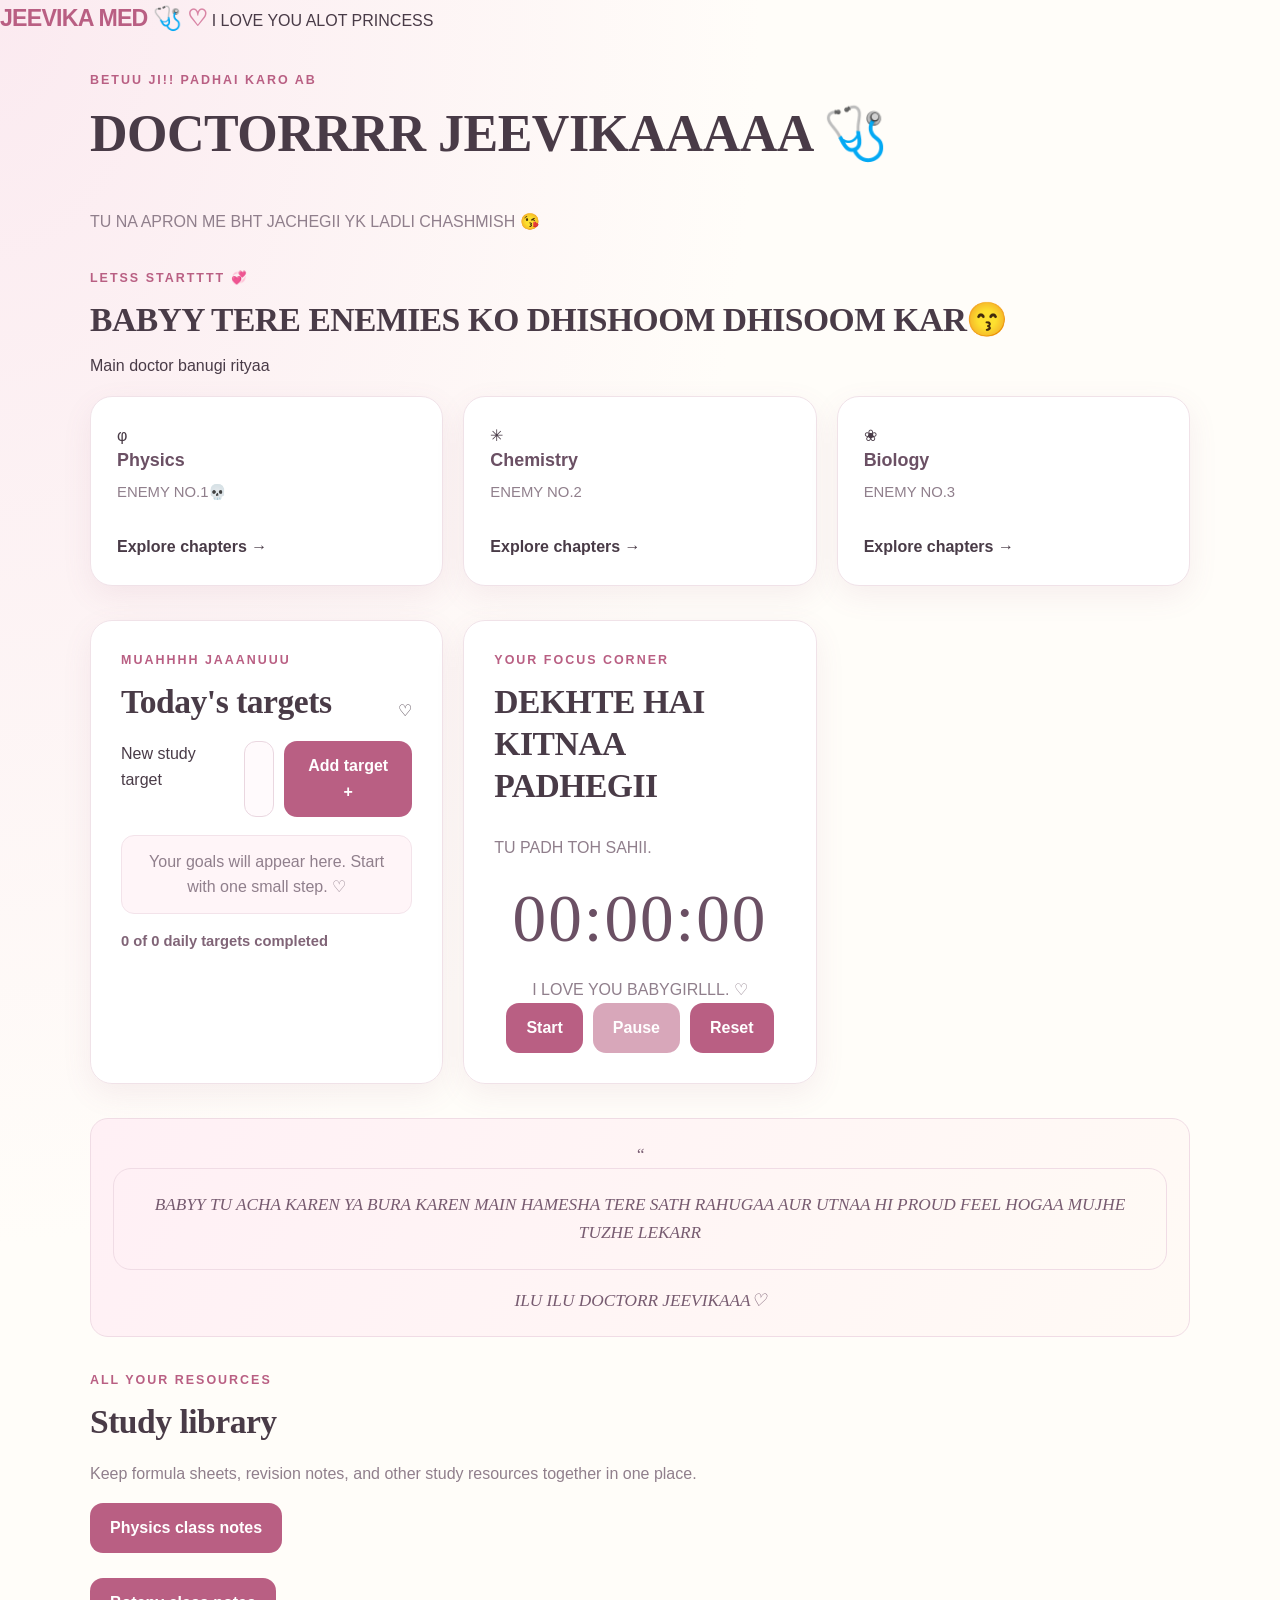
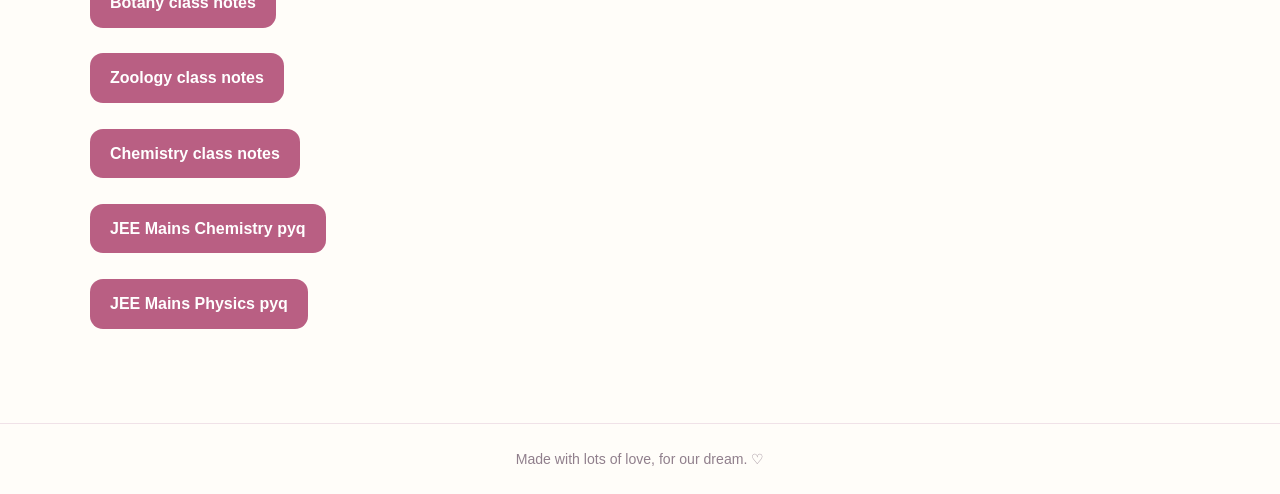
==== index.html @ d53c92cc "Add files via upload" ====
<!DOCTYPE html>
<html lang="en">
<head>
    <meta charset="UTF-8">
    <meta name="viewport" content="width=device-width, initial-scale=1.0">
    <meta name="theme-color" content="#fff5f8">
    <title>JEEVIKA MED🩺</title>
    <link rel="stylesheet" href="styles.css">
    <script src="script.js" defer></script>
    <link rel="manifest" href="./manifest.json">
    <meta name="theme-color" content="#d985a5">
</head>
<body>
    <header class="topbar">
        <a href="index.html" class="brand">JEEVIKA MED<span> 🩺</span></a>
        <span class="header-note">I LOVE YOU ALOT PRINCESS</span>
    </header>

    <main class="container">
        <section class="welcome">
            <p class="eyebrow">BETUU JI!! PADHAI KARO AB</p>
            <h1>DOCTORRRR JEEVIKAAAAA <span>🩺</span></h1>
            <p class="subtitle">
                TU NA APRON ME BHT JACHEGII YK LADLI CHASHMISH 😘
            </p>
        </section>

        <section class="section">
            <div class="section-heading">
                <div>
                    <p class="eyebrow">letss startttt 💞</p>
                    <h2>BABYY TERE ENEMIES KO DHISHOOM DHISOOM KAR😙</h2>
                </div>
                <span class="soft-label">Main doctor banugi rityaa</span>
            </div>

            <div class="subject-grid">
                <a href="physics.html" class="subject-card physics-card">
                    <span class="subject-symbol">φ</span>
                    <h3>Physics</h3>
                    <p>ENEMY NO.1💀</p>
                    <span class="card-link">Explore chapters →</span>
                </a>

                <a href="chemistry.html" class="subject-card chemistry-card">
                    <span class="subject-symbol">✳</span>
                    <h3>Chemistry</h3>
                    <p>ENEMY NO.2</p>
                    <span class="card-link">Explore chapters →</span>
                </a>

                <a href="biology.html" class="subject-card biology-card">
                    <span class="subject-symbol">❀</span>
                    <h3>Biology</h3>
                    <p>ENEMY NO.3</p>
                    <span class="card-link">Explore chapters →</span>
                </a>
            </div>
        </section>

        <div class="dashboard-grid">
            <section class="panel">
                <div class="section-heading">
                    <div>
                        <p class="eyebrow">muahhhh jaaanuuu</p>
                        <h2>Today's targets</h2>
                    </div>
                    <span class="decorative-heart">♡</span>
                </div>

                <form id="target-form" class="target-form">
                    <label class="sr-only" for="target-input">New study target</label>
                    <input
                        id="target-input"
                        type="text"
                        placeholder="KY KAREGA MERAA BACHAA AAJ HUH?"
                        maxlength="150"
                        required
                    >
                    <button type="submit" class="button">Add target +</button>
                </form>

                <ul id="target-list" class="target-list">
                    <!-- Daily targets will be added here by script.js. -->
                </ul>

                <p id="target-summary" class="small-note" aria-live="polite">
                    BABYY TU KAR LEGI YK 
                </p>
            </section>

            <section class="panel timer-panel">
                <p class="eyebrow">YOUR FOCUS CORNER</p>
                <h2>DEKHTE HAI KITNAA PADHEGII</h2>
                <p class="subtitle">TU PADH TOH SAHII.</p>

                <div id="timer-display" class="timer-display"
                     role="timer" aria-live="off">00:00:00</div>

                <p id="timer-message" class="timer-message" aria-live="polite">
                    I LOVE YOU BABYGIRLLL. ♡
                </p>

                <div class="timer-controls">
                    <button type="button" id="timer-start" class="button">
                        Start
                    </button>
                    <button type="button" id="timer-pause"
                            class="button button-light" disabled>
                        Pause
                    </button>
                    <button type="button" id="timer-reset"
                            class="text-button">
                        Reset
                    </button>
                </div>
            </section>
        </div>

        <section class="quote-card">
            <span class="quote-mark">“</span>
            <p id="daily-message">
                BABYY TU ACHA KAREN YA BURA KAREN MAIN HAMESHA TERE SATH RAHUGAA AUR UTNAA HI PROUD FEEL HOGAA MUJHE TUZHE LEKARR
            </p>
            <span class="quote-caption">ILU ILU DOCTORR JEEVIKAAA♡</span>
        </section>

        <section class="section library-section">
            <div class="section-heading">
                <div>
                    <p class="eyebrow">ALL YOUR RESOURCES</p>
                    <h2>Study library</h2>
                </div>
            </div>
            <p class="subtitle">
                Keep formula sheets, revision notes, and other study resources
                together in one place.
            </p>
            <a href="assets/PHYSICS MED EASY 2.0 ❤️✨ (1)_watermark (1).pdf" class="button button-light">
                Physics class notes 
            </a>
            <br><br>
            <a href="assets/BOTANY MED EASY.pdf" class="button button-light">
                Botany class notes
            </a>
            <br><br>
            <a href="assets/Med eass.pdf" class="button button-light">
                Zoology class notes
            </a>
            <br><br>
            <a href="assets/CHEMISTRY MED EASY.pdf" class="button button-light">
                Chemistry class notes 
            </a>
            <br><br>
            <a href="assets/PW Chemistry 7 YEAR PYQS by @studyversetg (3).pdf" class="button button-light">
                JEE Mains Chemistry pyq
            </a>
            <br><br>
            <a href="assets/PW_7_years_JEE_Mains_PYQ'S_Physics_by_@studyversetgHD_Quality.pdf" class="button button-light">
                JEE Mains Physics pyq
            </a>
            <!-- Add individual PDF links here when your files are ready. -->
        </section>
    </main>

    <footer class="footer">
        Made with lots of love, for our dream. <span>♡</span>
    </footer>
</body>
</html>
---- styles.css ----
/* =========================================
   StudyBloom — Elegant Pink Study Theme
   File: styles.css
   ========================================= */

:root {
  --pink: #d985a5;
  --pink-dark: #b95f83;
  --pink-light: #f8e5ed;
  --pink-pale: #fff5f8;
  --rose: #ead0da;
  --ivory: #fffdf9;
  --mauve: #806477;
  --text: #493b47;
  --muted: #907f8c;
  --white: #ffffff;
  --green: #739982;
  --shadow: 0 10px 30px rgba(158, 94, 123, 0.09);
  --shadow-hover: 0 16px 36px rgba(158, 94, 123, 0.15);
  --radius: 22px;
  --radius-small: 14px;
  --transition: 0.25s ease;
}

* {
  box-sizing: border-box;
}

html {
  scroll-behavior: smooth;
}

body {
  margin: 0;
  min-height: 100vh;
  background:
    radial-gradient(ellipse at top left, #fbeaf0 0, transparent 42%),
    var(--ivory);
  color: var(--text);
  font-family: "Segoe UI", Arial, sans-serif;
  font-size: 16px;
  line-height: 1.6;
  -webkit-font-smoothing: antialiased;
}

button,
input {
  font: inherit;
}

button,
a,
input {
  -webkit-tap-highlight-color: transparent;
}

a {
  color: var(--pink-dark);
  text-decoration: none;
}

a:hover {
  color: var(--mauve);
}

button {
  cursor: pointer;
}

button:focus-visible,
a:focus-visible,
input:focus-visible {
  outline: 3px solid rgba(217, 133, 165, 0.5);
  outline-offset: 3px;
}

::selection {
  background: var(--pink-light);
  color: var(--text);
}

/* ---------- Main layout ---------- */

.container,
main {
  width: min(1100px, calc(100% - 36px));
  margin-inline: auto;
}

main {
  padding-top: 34px;
  padding-bottom: 60px;
}

section {
  margin-bottom: 34px;
}

.site-header {
  position: relative;
  z-index: 5;
  display: flex;
  align-items: center;
  justify-content: space-between;
  gap: 20px;
  padding: 18px max(22px, calc((100% - 1100px) / 2));
  background: rgba(255, 253, 249, 0.88);
  border-bottom: 1px solid rgba(234, 208, 218, 0.65);
  backdrop-filter: blur(14px);
}

.brand,
.logo {
  color: var(--pink-dark);
  font-size: 1.45rem;
  font-weight: 750;
  letter-spacing: -0.8px;
}

.brand::after,
.logo::after {
  content: " ♡";
  color: var(--pink);
}

.site-header nav,
.header-links {
  display: flex;
  align-items: center;
  flex-wrap: wrap;
  gap: 18px;
}

.site-header nav a,
.header-links a {
  color: var(--mauve);
  font-size: 0.93rem;
  font-weight: 600;
  transition: color var(--transition);
}

.site-header nav a:hover,
.header-links a:hover {
  color: var(--pink-dark);
}

/* ---------- Headings and text ---------- */

h1,
h2,
h3,
p {
  margin-top: 0;
}

h1,
h2,
h3 {
  line-height: 1.25;
}

h1,
h2 {
  font-family: Georgia, "Times New Roman", serif;
  font-weight: 600;
  letter-spacing: -0.5px;
}

h1 {
  font-size: clamp(2rem, 5vw, 3.25rem);
}

h2 {
  font-size: clamp(1.55rem, 3vw, 2.1rem);
}

h3 {
  font-size: 1.12rem;
  font-weight: 700;
}

p {
  color: var(--muted);
}

.subtitle,
.section-description {
  max-width: 650px;
  color: var(--muted);
  font-size: 1rem;
}

.eyebrow {
  margin-bottom: 10px;
  color: var(--pink-dark);
  font-size: 0.78rem;
  font-weight: 750;
  letter-spacing: 2px;
  text-transform: uppercase;
}

/* ---------- Hero sections ---------- */

.hero,
.subject-hero {
  position: relative;
  overflow: hidden;
  padding: clamp(28px, 6vw, 58px);
  background: linear-gradient(135deg, #fff0f5, #fffaf6 72%);
  border: 1px solid #f1dce5;
  border-radius: 30px;
  box-shadow: var(--shadow);
}

.hero h1,
.subject-hero h1 {
  margin-bottom: 14px;
  color: #654c60;
}

.hero p,
.subject-hero p {
  max-width: 650px;
}

.hero::after {
  content: "✧";
  position: absolute;
  top: 16px;
  right: 28px;
  color: #e9b8cb;
  font-size: 4rem;
  opacity: 0.7;
  pointer-events: none;
}

.hero-content {
  position: relative;
  z-index: 1;
}

.hero-actions {
  display: flex;
  flex-wrap: wrap;
  gap: 12px;
  margin-top: 24px;
}

/* ---------- Subject cards ---------- */

.subject-grid,
.subject-cards,
.dashboard-grid {
  display: grid;
  grid-template-columns: repeat(3, minmax(0, 1fr));
  gap: 20px;
}

.subject-card,
.dashboard-card {
  display: flex;
  min-height: 190px;
  flex-direction: column;
  align-items: flex-start;
  padding: 26px;
  color: var(--text);
  background: var(--white);
  border: 1px solid #f0e2e8;
  border-radius: var(--radius);
  box-shadow: var(--shadow);
  transition:
    transform var(--transition),
    box-shadow var(--transition),
    border-color var(--transition);
}

.subject-card:hover,
.dashboard-card:hover {
  transform: translateY(-5px);
  border-color: #e9bfd0;
  box-shadow: var(--shadow-hover);
}

.subject-card h2,
.subject-card h3,
.dashboard-card h2,
.dashboard-card h3 {
  margin-bottom: 10px;
  color: #6b5064;
}

.subject-card p,
.dashboard-card p {
  margin-bottom: 18px;
  font-size: 0.93rem;
}

.subject-icon,
.card-icon {
  display: grid;
  width: 48px;
  height: 48px;
  margin-bottom: 18px;
  place-items: center;
  background: var(--pink-pale);
  border-radius: 16px;
  font-size: 1.45rem;
}

.card-link {
  margin-top: auto;
  font-weight: 700;
}

/* ---------- Buttons ---------- */

.btn,
button,
.button {
  display: inline-flex;
  min-height: 44px;
  align-items: center;
  justify-content: center;
  gap: 8px;
  padding: 11px 19px;
  color: var(--white);
  background: var(--pink-dark);
  border: 1px solid transparent;
  border-radius: 13px;
  font-weight: 650;
  text-align: center;
  transition:
    background var(--transition),
    color var(--transition),
    transform var(--transition),
    box-shadow var(--transition);
}

.btn:hover,
button:hover,
.button:hover {
  color: var(--white);
  background: #a94f74;
  box-shadow: 0 6px 18px rgba(185, 95, 131, 0.18);
}

.btn:active,
button:active,
.button:active {
  transform: scale(0.98);
}

.btn-secondary {
  color: var(--pink-dark);
  background: var(--white);
  border-color: var(--rose);
}

.btn-secondary:hover {
  color: var(--pink-dark);
  background: var(--pink-pale);
}

.btn-small {
  min-height: 36px;
  padding: 7px 12px;
  border-radius: 10px;
  font-size: 0.88rem;
}

button:disabled {
  cursor: not-allowed;
  opacity: 0.55;
  box-shadow: none;
}

/* ---------- General cards and panels ---------- */

.card,
.panel,
.study-panel,
.timer-card,
.target-card,
.library-card {
  padding: clamp(20px, 4vw, 30px);
  background: rgba(255, 255, 255, 0.94);
  border: 1px solid #f0e2e8;
  border-radius: var(--radius);
  box-shadow: var(--shadow);
}

.section-heading {
  display: flex;
  align-items: flex-end;
  justify-content: space-between;
  flex-wrap: wrap;
  gap: 12px;
  margin-bottom: 18px;
}

.section-heading h2 {
  margin-bottom: 0;
}

.divider {
  height: 1px;
  margin: 22px 0;
  background: #f0e2e8;
}

/* ---------- Daily targets ---------- */

#target-form,
.target-form {
  display: flex;
  align-items: stretch;
  gap: 10px;
  margin: 18px 0;
}

input[type="text"],
input[type="number"],
input[type="search"] {
  width: 100%;
  min-width: 0;
  min-height: 46px;
  padding: 12px 14px;
  color: var(--text);
  background: #fffafc;
  border: 1px solid #ead7e0;
  border-radius: 12px;
  transition:
    border-color var(--transition),
    box-shadow var(--transition);
}

input::placeholder {
  color: #b09eab;
}

input:focus {
  border-color: var(--pink);
  box-shadow: 0 0 0 4px rgba(217, 133, 165, 0.12);
  outline: none;
}

#target-input {
  flex: 1;
}

#target-list {
  display: grid;
  gap: 10px;
  padding: 0;
  list-style: none;
}

#target-list li,
.target-item {
  display: flex;
  align-items: center;
  justify-content: space-between;
  gap: 12px;
  padding: 13px 15px;
  background: var(--pink-pale);
  border: 1px solid #f3e3ea;
  border-radius: 13px;
}

#target-list li label,
.target-item label {
  display: flex;
  align-items: center;
  gap: 10px;
  min-width: 0;
  overflow-wrap: anywhere;
}

#target-list li.completed,
.target-item.completed {
  opacity: 0.7;
}

#target-list li.completed label,
.target-item.completed label {
  text-decoration: line-through;
}

#target-summary {
  color: var(--mauve);
  font-size: 0.92rem;
  font-weight: 650;
}

/* ---------- Checkboxes and progress ---------- */

input[type="checkbox"] {
  width: 19px;
  height: 19px;
  flex: 0 0 auto;
  accent-color: var(--pink-dark);
  cursor: pointer;
}

.progress-track {
  overflow: hidden;
  width: 100%;
  height: 9px;
  margin: 12px 0;
  background: #f5e8ee;
  border-radius: 99px;
}

.progress-bar {
  width: 0;
  height: 100%;
  background: linear-gradient(90deg, #d985a5, #eab5ca);
  border-radius: inherit;
  transition: width 0.45s ease;
}

.progress-text,
.progress-label {
  color: var(--muted);
  font-size: 0.9rem;
}

/* ---------- Study timer ---------- */

#timer-display,
.timer-display {
  margin: 18px 0;
  color: #6b5064;
  font-family: Georgia, "Times New Roman", serif;
  font-size: clamp(2.7rem, 9vw, 4.2rem);
  font-variant-numeric: tabular-nums;
  letter-spacing: 2px;
  line-height: 1.2;
  text-align: center;
}

.timer-controls {
  display: flex;
  justify-content: center;
  flex-wrap: wrap;
  gap: 10px;
}

#timer-message {
  min-height: 24px;
  margin-bottom: 0;
  text-align: center;
}

.timer-card {
  text-align: center;
}

/* ---------- Chapter lists ---------- */

.chapter-list,
.chapters,
#chapter-list {
  display: grid;
  gap: 15px;
}

.chapter-card,
.chapter-item {
  padding: 22px;
  background: var(--white);
  border: 1px solid #f0e2e8;
  border-radius: 18px;
  box-shadow: 0 5px 18px rgba(158, 94, 123, 0.05);
  transition:
    border-color var(--transition),
    box-shadow var(--transition);
}

.chapter-card:hover,
.chapter-item:hover {
  border-color: #e8bfd0;
  box-shadow: var(--shadow);
}

.chapter-heading {
  display: flex;
  align-items: flex-start;
  justify-content: space-between;
  gap: 14px;
}

.chapter-heading h2,
.chapter-heading h3 {
  margin-bottom: 8px;
  color: #6b5064;
}

.lecture-status {
  display: flex;
  align-items: center;
  gap: 9px;
  margin: 14px 0;
  color: var(--mauve);
  font-size: 0.92rem;
}

.material-details {
  margin-top: 14px;
  padding-top: 14px;
  border-top: 1px solid #f1e5eb;
}

.material-details summary {
  color: var(--pink-dark);
  font-weight: 700;
  cursor: pointer;
}

.material-details summary:hover {
  color: var(--mauve);
}

.material-details p {
  margin: 12px 0 0;
  font-size: 0.92rem;
}

.material-link {
  display: inline-flex;
  align-items: center;
  gap: 7px;
  margin-top: 10px;
  padding: 9px 13px;
  background: var(--pink-pale);
  border: 1px solid #f0dce5;
  border-radius: 10px;
  font-weight: 650;
}

.material-link:hover {
  background: var(--pink-light);
}

/* ---------- Study library ---------- */

.library-grid {
  display: grid;
  grid-template-columns: repeat(2, minmax(0, 1fr));
  gap: 16px;
}

.library-item {
  padding: 20px;
  background: #fff9fb;
  border: 1px solid #f0e2e8;
  border-radius: 16px;
}

.library-item h3 {
  margin-bottom: 8px;
  color: #6b5064;
}

/* ---------- Messages, streaks and rewards ---------- */

#daily-message,
.daily-message,
.quote-card {
  padding: 22px;
  color: #775b70;
  background: linear-gradient(120deg, #fff0f5, #fffaf5);
  border: 1px solid #f0dce5;
  border-radius: 18px;
  font-family: Georgia, "Times New Roman", serif;
  font-size: 1.08rem;
  font-style: italic;
  text-align: center;
}

.stats-grid {
  display: grid;
  grid-template-columns: repeat(3, minmax(0, 1fr));
  gap: 14px;
}

.stat-card {
  padding: 20px 14px;
  background: var(--white);
  border: 1px solid #f0e2e8;
  border-radius: 16px;
  text-align: center;
}

.stat-value {
  display: block;
  color: var(--pink-dark);
  font-size: 1.7rem;
  font-weight: 750;
}

.stat-label {
  color: var(--muted);
  font-size: 0.85rem;
}

/* ---------- Footer ---------- */

.site-footer,
footer {
  padding: 24px 18px;
  color: var(--muted);
  border-top: 1px solid #f0e2e8;
  font-size: 0.88rem;
  text-align: center;
}

/* ---------- Helpful states ---------- */

.empty-state {
  padding: 25px;
  color: var(--muted);
  background: #fff9fb;
  border: 1px dashed #e8cbd8;
  border-radius: 15px;
  text-align: center;
}

.success-message {
  color: var(--green);
}

.hidden {
  display: none !important;
}

/* ---------- Subtle entrance animations ---------- */

@keyframes fadeUp {
  from {
    opacity: 0;
    transform: translateY(12px);
  }

  to {
    opacity: 1;
    transform: translateY(0);
  }
}

.hero,
.subject-hero,
.subject-card,
.dashboard-card,
.card,
.panel,
.chapter-card {
  animation: fadeUp 0.5s ease both;
}

.subject-card:nth-child(2),
.dashboard-card:nth-child(2) {
  animation-delay: 0.07s;
}

.subject-card:nth-child(3),
.dashboard-card:nth-child(3) {
  animation-delay: 0.14s;
}

/* ---------- Tablet ---------- */

@media (max-width: 800px) {
  .subject-grid,
  .subject-cards,
  .dashboard-grid {
    grid-template-columns: repeat(2, minmax(0, 1fr));
  }

  .site-header {
    padding-inline: 20px;
  }

  .site-header nav,
  .header-links {
    gap: 12px;
  }
}

/* ---------- Mobile ---------- */

@media (max-width: 560px) {
  body {
    font-size: 15px;
  }

  .container,
  main {
    width: calc(100% - 26px);
  }

  main {
    padding-top: 22px;
    padding-bottom: 38px;
  }

  .site-header {
    align-items: flex-start;
    flex-direction: column;
    gap: 10px;
    padding: 15px 18px;
  }

  .brand,
  .logo {
    font-size: 1.35rem;
  }

  .site-header nav,
  .header-links {
    gap: 15px;
  }

  .hero,
  .subject-hero {
    padding: 28px 22px;
    border-radius: 23px;
  }

  .hero::after {
    top: 8px;
    right: 15px;
    font-size: 2.7rem;
  }

  .subject-grid,
  .subject-cards,
  .dashboard-grid,
  .library-grid {
    grid-template-columns: 1fr;
    gap: 14px;
  }

  .subject-card,
  .dashboard-card {
    min-height: auto;
    padding: 22px;
  }

  .card,
  .panel,
  .study-panel,
  .timer-card,
  .target-card,
  .library-card {
    padding: 20px;
  }

  #target-form,
  .target-form {
    flex-direction: column;
  }

  #target-form button,
  .target-form button {
    width: 100%;
  }

  #target-list li,
  .target-item {
    align-items: flex-start;
  }

  .chapter-card,
  .chapter-item {
    padding: 18px;
  }

  .stats-grid {
    gap: 9px;
  }

  .stat-card {
    padding: 15px 8px;
  }

  .stat-value {
    font-size: 1.4rem;
  }

  .hero-actions .btn,
  .hero-actions .button {
    width: 100%;
  }
}

/* ---------- Reduced motion accessibility ---------- */

@media (prefers-reduced-motion: reduce) {
  *,
  *::before,
  *::after {
    scroll-behavior: auto !important;
    animation-duration: 0.01ms !important;
    animation-iteration-count: 1 !important;
    transition-duration: 0.01ms !important;
  }
}
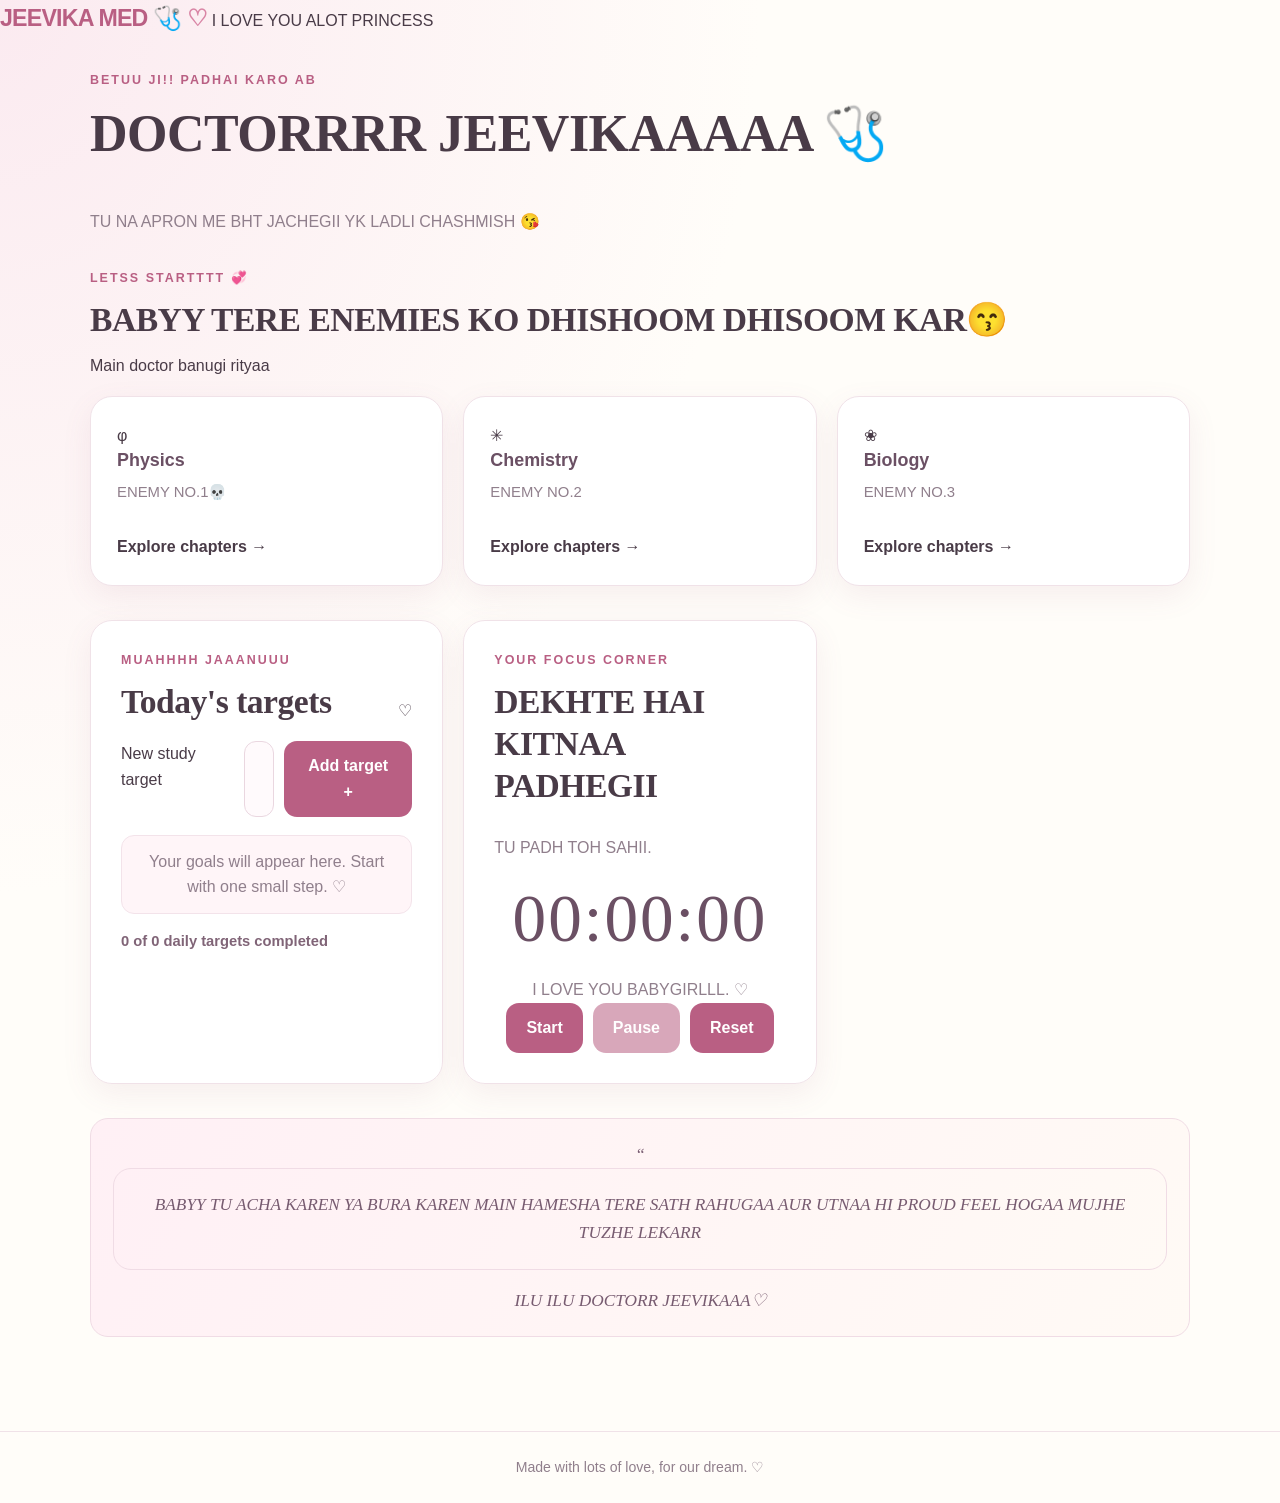
==== commit 724f35db: "Update index.html" ====
--- a/index.html
+++ b/index.html
@@ -125,46 +125,11 @@
             <span class="quote-caption">ILU ILU DOCTORR JEEVIKAAA♡</span>
         </section>
 
-        <section class="section library-section">
-            <div class="section-heading">
-                <div>
-                    <p class="eyebrow">ALL YOUR RESOURCES</p>
-                    <h2>Study library</h2>
-                </div>
-            </div>
-            <p class="subtitle">
-                Keep formula sheets, revision notes, and other study resources
-                together in one place.
-            </p>
-            <a href="assets/PHYSICS MED EASY 2.0 ❤️✨ (1)_watermark (1).pdf" class="button button-light">
-                Physics class notes 
-            </a>
-            <br><br>
-            <a href="assets/BOTANY MED EASY.pdf" class="button button-light">
-                Botany class notes
-            </a>
-            <br><br>
-            <a href="assets/Med eass.pdf" class="button button-light">
-                Zoology class notes
-            </a>
-            <br><br>
-            <a href="assets/CHEMISTRY MED EASY.pdf" class="button button-light">
-                Chemistry class notes 
-            </a>
-            <br><br>
-            <a href="assets/PW Chemistry 7 YEAR PYQS by @studyversetg (3).pdf" class="button button-light">
-                JEE Mains Chemistry pyq
-            </a>
-            <br><br>
-            <a href="assets/PW_7_years_JEE_Mains_PYQ'S_Physics_by_@studyversetgHD_Quality.pdf" class="button button-light">
-                JEE Mains Physics pyq
-            </a>
-            <!-- Add individual PDF links here when your files are ready. -->
-        </section>
+        
     </main>
 
     <footer class="footer">
         Made with lots of love, for our dream. <span>♡</span>
     </footer>
 </body>
-</html>+</html>
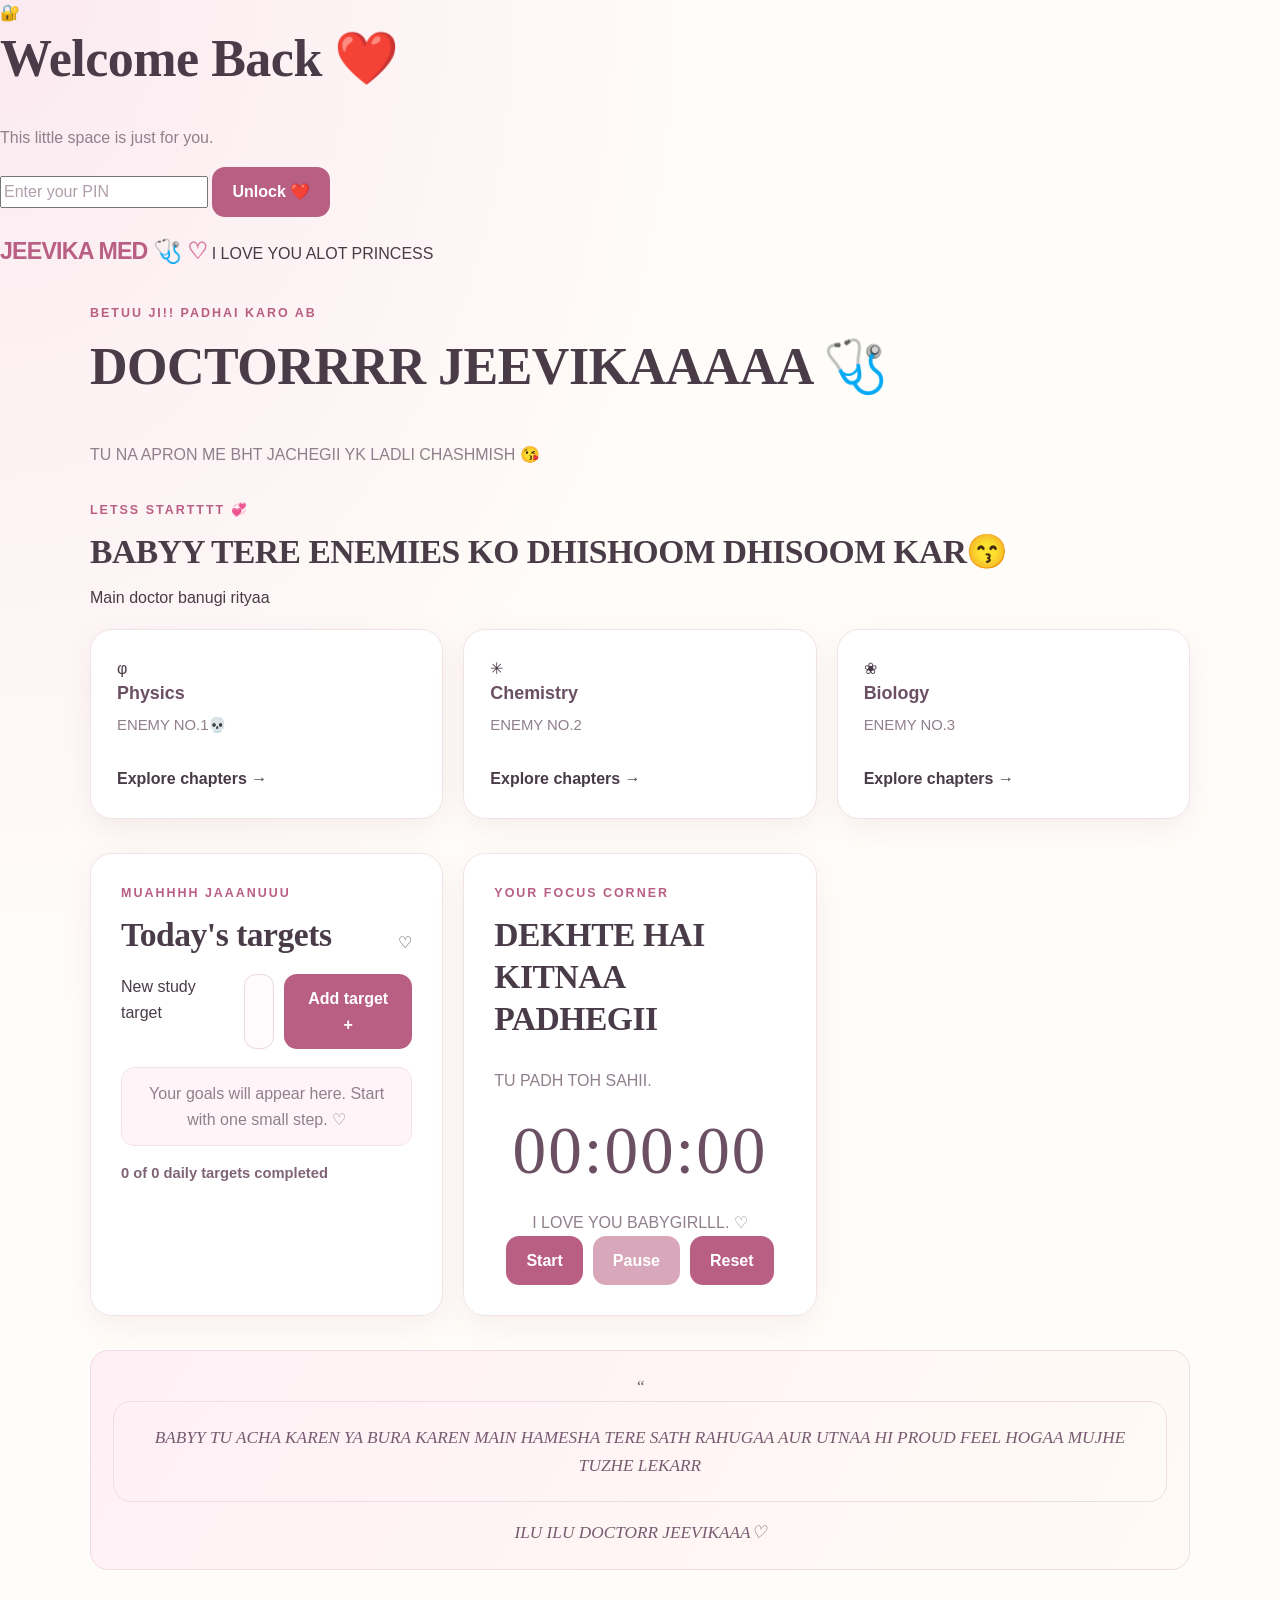
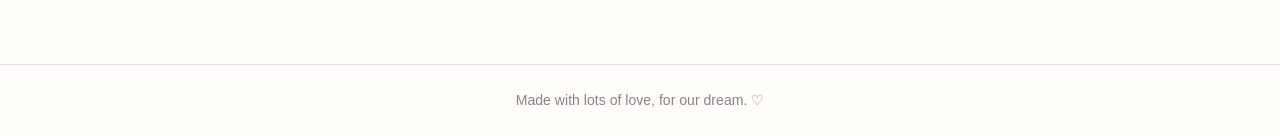
==== commit 794c2f33: "Update index.html" ====
--- a/index.html
+++ b/index.html
@@ -9,8 +9,32 @@
     <script src="script.js" defer></script>
     <link rel="manifest" href="./manifest.json">
     <meta name="theme-color" content="#d985a5">
+    <!-- PWA Settings -->
+<link rel="manifest" href="manifest.json">
+<meta name="theme-color" content="#e11d48">
+<link rel="icon" type="image/png" href="assets/icon-192.png">
 </head>
 <body>
+    <div id="lock-screen">
+  <div class="lock-card">
+    <div class="lock-icon">🔐</div>
+    <h1>Welcome Back ❤️</h1>
+    <p>This little space is just for you.</p>
+
+    <input
+      type="password"
+      id="passcode"
+      placeholder="Enter your PIN"
+      maxlength="4"
+      inputmode="numeric"
+      autocomplete="off"
+    />
+
+    <button onclick="unlockApp()">Unlock ❤️</button>
+
+    <p id="error-message"></p>
+  </div>
+</div>
     <header class="topbar">
         <a href="index.html" class="brand">JEEVIKA MED<span> 🩺</span></a>
         <span class="header-note">I LOVE YOU ALOT PRINCESS</span>
@@ -131,5 +155,14 @@
     <footer class="footer">
         Made with lots of love, for our dream. <span>♡</span>
     </footer>
+    <script>
+  if ('serviceWorker' in navigator) {
+    window.addEventListener('load', () => {
+      navigator.serviceWorker.register('sw.js')
+        .then(() => console.log('Service Worker Registered!'))
+        .catch((err) => console.log('SW Error:', err));
+    });
+  }
+</script>
 </body>
 </html>
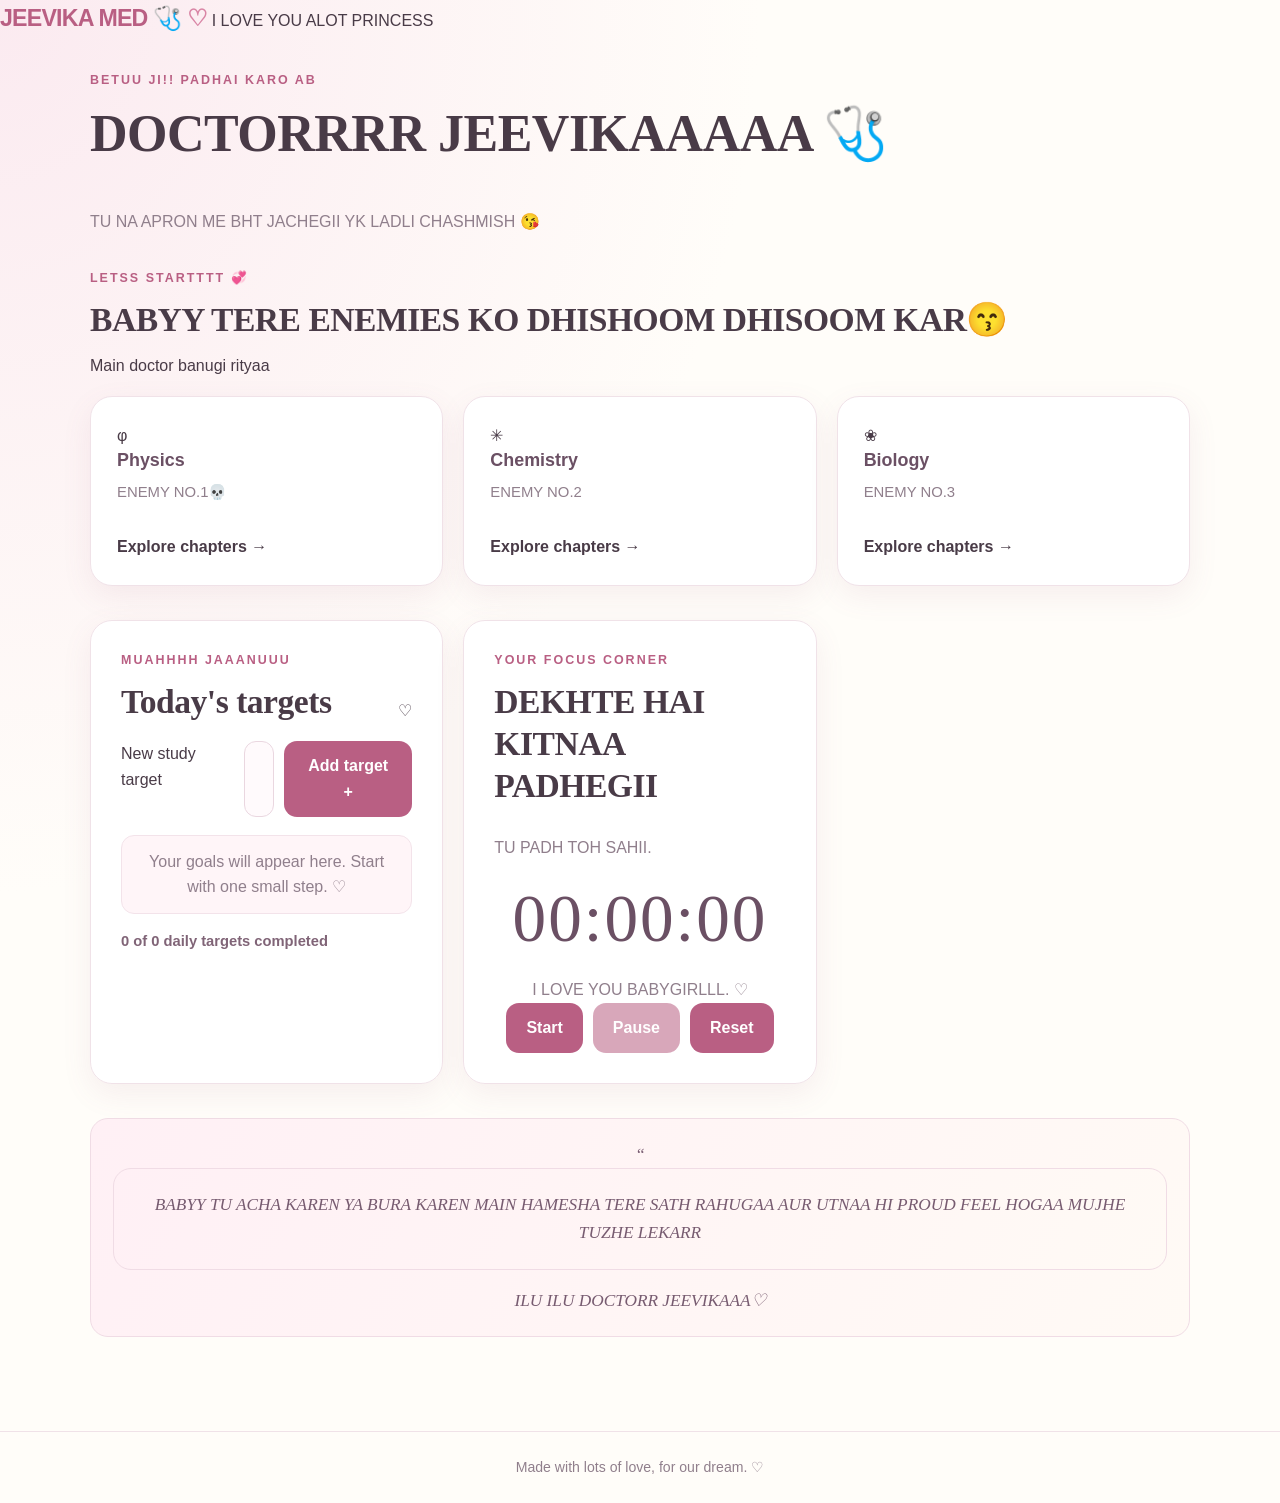
==== commit d41eb942: "Update index.html" ====
--- a/index.html
+++ b/index.html
@@ -15,26 +15,7 @@
 <link rel="icon" type="image/png" href="assets/icon-192.png">
 </head>
 <body>
-    <div id="lock-screen">
-  <div class="lock-card">
-    <div class="lock-icon">🔐</div>
-    <h1>Welcome Back ❤️</h1>
-    <p>This little space is just for you.</p>
 
-    <input
-      type="password"
-      id="passcode"
-      placeholder="Enter your PIN"
-      maxlength="4"
-      inputmode="numeric"
-      autocomplete="off"
-    />
-
-    <button onclick="unlockApp()">Unlock ❤️</button>
-
-    <p id="error-message"></p>
-  </div>
-</div>
     <header class="topbar">
         <a href="index.html" class="brand">JEEVIKA MED<span> 🩺</span></a>
         <span class="header-note">I LOVE YOU ALOT PRINCESS</span>
--- a/styles.css
+++ b/styles.css
@@ -905,4 +905,75 @@
     animation-iteration-count: 1 !important;
     transition-duration: 0.01ms !important;
   }
-}+}
+
+
+#lock-screen {
+  position: fixed;
+  inset: 0;
+  z-index: 99999;
+  display: flex;
+  align-items: center;
+  justify-content: center;
+  background: linear-gradient(135deg, #ffdde1, #ee9ca7);
+  padding: 20px;
+}
+
+.lock-card {
+  width: 100%;
+  max-width: 350px;
+  padding: 35px 25px;
+  text-align: center;
+  background: white;
+  border-radius: 24px;
+  box-shadow: 0 10px 40px #0002;
+}
+
+.lock-icon {
+  font-size: 55px;
+}
+
+.lock-card h1 {
+  color: #e75480;
+}
+
+.lock-card p {
+  color: #777;
+}
+
+#passcode {
+  width: 100%;
+  box-sizing: border-box;
+  padding: 15px;
+  margin: 20px 0;
+  border: 2px solid #ffc0cb;
+  border-radius: 12px;
+  text-align: center;
+  font-size: 22px;
+  letter-spacing: 8px;
+  outline: none;
+}
+
+.lock-card button {
+  width: 100%;
+  padding: 15px;
+  border: none;
+  border-radius: 12px;
+  background: #e75480;
+  color: white;
+  font-size: 17px;
+  cursor: pointer;
+}
+
+#error-message {
+  color: red;
+  font-size: 14px;
+}
+
+#app-content {
+  visibility: hidden;
+}
+
+body.unlocked #app-content {
+  visibility: visible;
+}
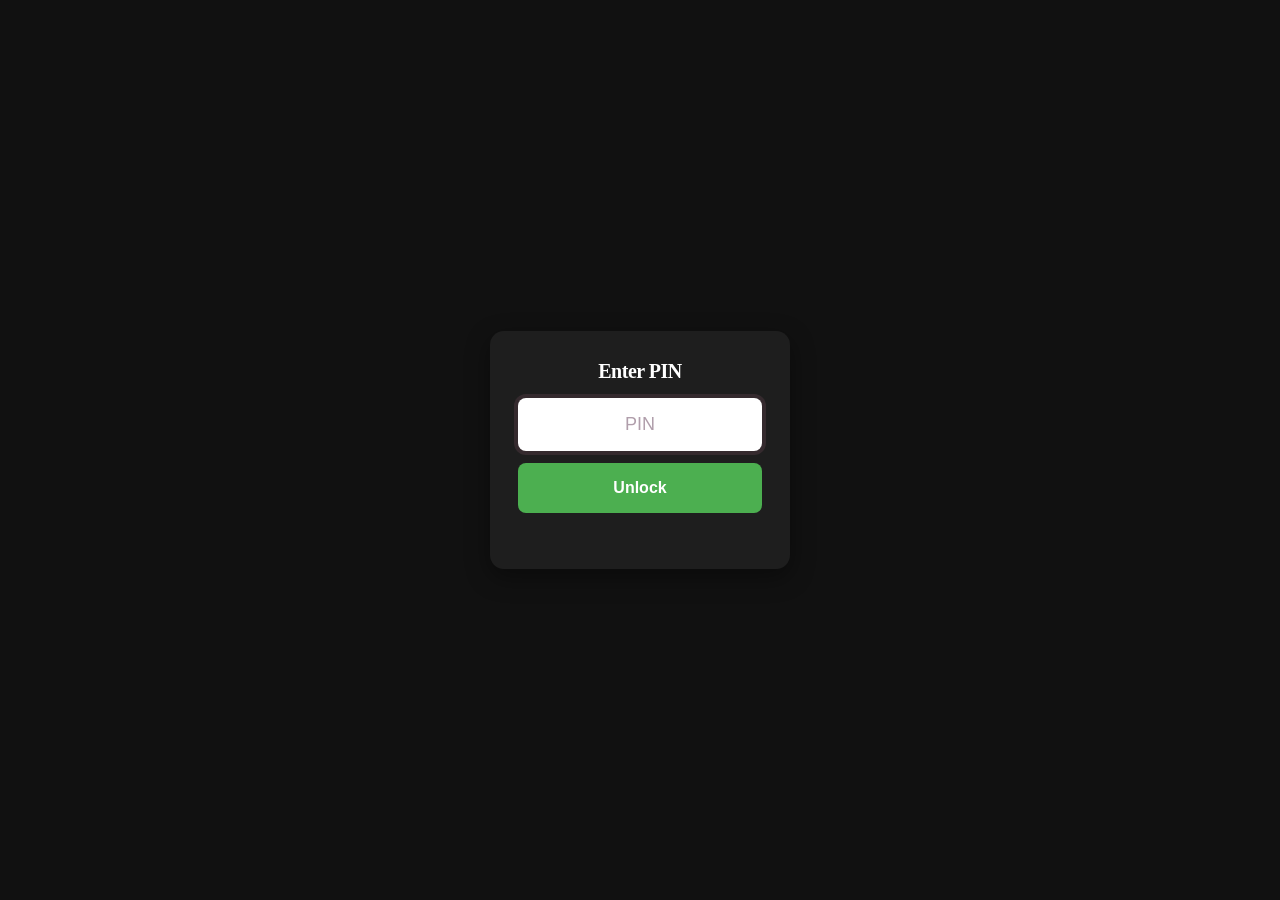
==== commit 582cd3f0: "Update index.html" ====
--- a/index.html
+++ b/index.html
@@ -7,6 +7,7 @@
     <title>JEEVIKA MED🩺</title>
     <link rel="stylesheet" href="styles.css">
     <script src="script.js" defer></script>
+    <script src="lock.js"></script>
     <link rel="manifest" href="./manifest.json">
     <meta name="theme-color" content="#d985a5">
     <!-- PWA Settings -->
--- a/styles.css
+++ b/styles.css
@@ -908,72 +908,4 @@
 }
 
 
-#lock-screen {
-  position: fixed;
-  inset: 0;
-  z-index: 99999;
-  display: flex;
-  align-items: center;
-  justify-content: center;
-  background: linear-gradient(135deg, #ffdde1, #ee9ca7);
-  padding: 20px;
-}
-
-.lock-card {
-  width: 100%;
-  max-width: 350px;
-  padding: 35px 25px;
-  text-align: center;
-  background: white;
-  border-radius: 24px;
-  box-shadow: 0 10px 40px #0002;
-}
-
-.lock-icon {
-  font-size: 55px;
-}
-
-.lock-card h1 {
-  color: #e75480;
-}
-
-.lock-card p {
-  color: #777;
-}
-
-#passcode {
-  width: 100%;
-  box-sizing: border-box;
-  padding: 15px;
-  margin: 20px 0;
-  border: 2px solid #ffc0cb;
-  border-radius: 12px;
-  text-align: center;
-  font-size: 22px;
-  letter-spacing: 8px;
-  outline: none;
-}
-
-.lock-card button {
-  width: 100%;
-  padding: 15px;
-  border: none;
-  border-radius: 12px;
-  background: #e75480;
-  color: white;
-  font-size: 17px;
-  cursor: pointer;
-}
-
-#error-message {
-  color: red;
-  font-size: 14px;
-}
-
-#app-content {
-  visibility: hidden;
-}
-
-body.unlocked #app-content {
-  visibility: visible;
-}
+
